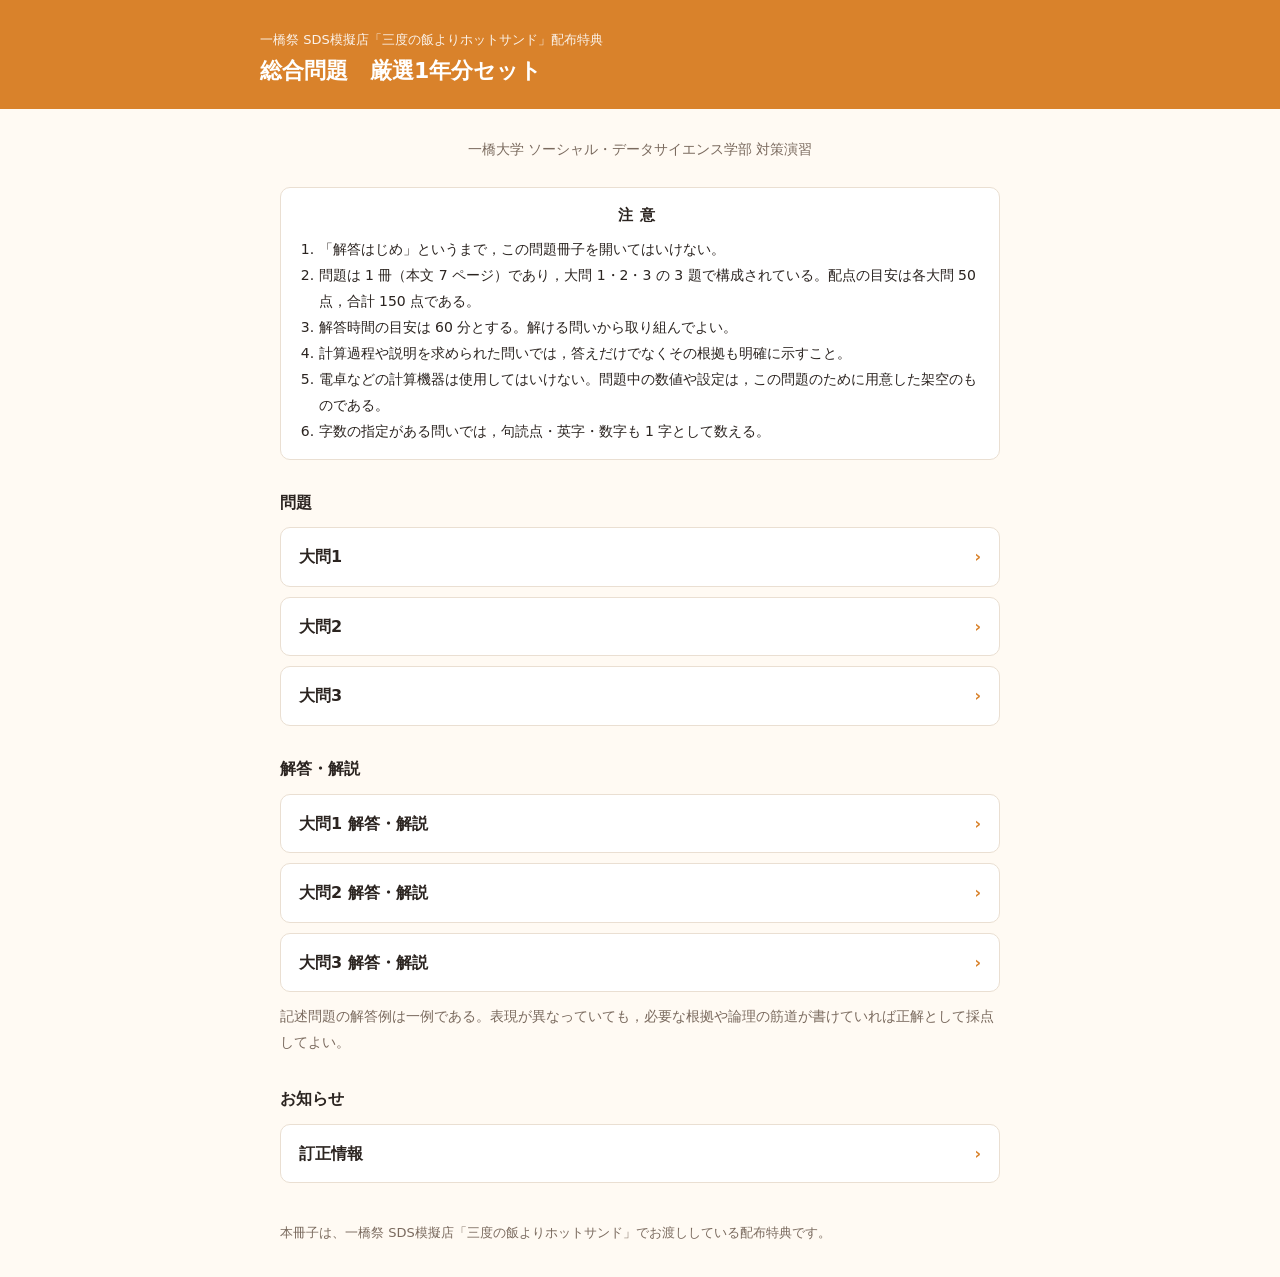
==== index.html @ 4302d84e "総合問題サイトの初期ファイルを追加" ====
<!DOCTYPE html>
<html lang="ja">
<head>
<meta charset="utf-8">
<meta name="viewport" content="width=device-width, initial-scale=1">
<title>総合問題 厳選1年分セット｜三度の飯よりホットサンド</title>
<link rel="stylesheet" href="./style.css">
</head>
<body>
<header>
  <div class="inner">
    <p>一橋祭 SDS模擬店「三度の飯よりホットサンド」配布特典</p>
    <h1>総合問題　厳選1年分セット</h1>
  </div>
</header>
<main>
  <div class="cover">
    <p class="sub">一橋大学 ソーシャル・データサイエンス学部 対策演習</p>
  </div>

  <div class="notes">
    <h2>注意</h2>
    <ol>
      <li>「解答はじめ」というまで，この問題冊子を開いてはいけない。</li>
      <li>問題は 1 冊（本文 7 ページ）であり，大問 1・2・3 の 3 題で構成されている。配点の目安は各大問 50 点，合計 150 点である。</li>
      <li>解答時間の目安は 60 分とする。解ける問いから取り組んでよい。</li>
      <li>計算過程や説明を求められた問いでは，答えだけでなくその根拠も明確に示すこと。</li>
      <li>電卓などの計算機器は使用してはいけない。問題中の数値や設定は，この問題のために用意した架空のものである。</li>
      <li>字数の指定がある問いでは，句読点・英字・数字も 1 字として数える。</li>
    </ol>
  </div>

  <h2 class="section-title">問題</h2>
  <ul class="list">
    <li><a href="q1">大問1</a></li>
    <li><a href="q2">大問2</a></li>
    <li><a href="q3">大問3</a></li>
  </ul>

  <h2 class="section-title">解答・解説</h2>
  <ul class="list">
    <li><a href="a1">大問1 解答・解説</a></li>
    <li><a href="a2">大問2 解答・解説</a></li>
    <li><a href="a3">大問3 解答・解説</a></li>
  </ul>
  <p class="score" style="margin-top:12px">記述問題の解答例は一例である。表現が異なっていても，必要な根拠や論理の筋道が書けていれば正解として採点してよい。</p>

  <h2 class="section-title">お知らせ</h2>
  <ul class="list">
    <li><a href="errata">訂正情報</a></li>
  </ul>
</main>
<footer>
  本冊子は、一橋祭 SDS模擬店「三度の飯よりホットサンド」でお渡ししている配布特典です。
</footer>
</body>
</html>
---- style.css ----
:root {
  --bg: #fffaf3;
  --card: #ffffff;
  --text: #2b2420;
  --muted: #7a6a5e;
  --accent: #d9822b;
  --accent-soft: #fbeedd;
  --line: #eadfd2;
}
* { box-sizing: border-box; }
body {
  margin: 0;
  background: var(--bg);
  color: var(--text);
  font-family: system-ui, -apple-system, "Hiragino Sans", "Noto Sans JP", sans-serif;
  line-height: 1.85;
  font-size: 16px;
}
header {
  background: var(--accent);
  color: #fff;
  padding: 28px 20px 22px;
}
header .inner, main, footer { max-width: 760px; margin: 0 auto; }
header p { margin: 0; font-size: 13px; opacity: .9; }
header h1 { margin: 4px 0 0; font-size: 22px; line-height: 1.4; }
main { padding: 20px; }

/* 本文 */
#content p { margin: 0 0 1em; text-indent: 0; }
#content h2 {
  font-size: 17px;
  border-bottom: 2px solid var(--accent);
  padding-bottom: 4px;
  margin: 32px 0 16px;
}
#content h3 {
  display: inline-block;
  font-size: 15px;
  margin: 28px 0 10px;
  padding: 2px 12px;
  background: var(--accent);
  color: #fff;
  border-radius: 999px;
}
#content h4 { font-size: 15px; margin: 20px 0 8px; }
#content ul { padding-left: 1.4em; margin: 0 0 1em; }
#content li { margin: 2px 0; }
#content hr { border: none; border-top: 1px dashed var(--line); margin: 28px 0; }
#content blockquote {
  margin: 0 0 1em; padding: 8px 14px;
  border-left: 4px solid var(--line); color: var(--text);
}
#content mjx-container[display="true"] { overflow-x: auto; overflow-y: hidden; }
#content code { background: #f3ebe1; padding: 1px 5px; border-radius: 4px; }
.score { color: var(--muted); font-size: 14px; }

/* 枠 */
.box, .ans {
  background: var(--card);
  border: 1px solid #b9a796;
  border-radius: 8px;
  padding: 12px 16px;
  margin: 0 0 1.2em;
  overflow-x: auto;
}
.box p, .ans p { margin: 0 0 .4em !important; }
.box p:last-child, .ans p:last-child { margin-bottom: 0 !important; }
.ans { border-color: var(--accent); background: #fffdf9; }
.box-title, .ans-title { font-weight: 700; }

/* 表 */
.table-wrap { overflow-x: auto; }
table.data {
  border-collapse: collapse;
  margin: 8px auto 1.2em;
  font-size: 14px;
  background: var(--card);
}
.ans table.data { margin: 4px 0 8px; }
table.data caption { font-weight: 700; font-size: 14px; padding-bottom: 6px; }
table.data th, table.data td {
  border: 1px solid #8a7a6c;
  padding: 4px 10px;
  text-align: center;
  white-space: nowrap;
}
table.data thead th, table.data tr:first-child th { background: #efe6db; }
table.data td.num { text-align: right; }
table.data.boxes td { min-width: 2.4em; }

/* 図 */
figure.fig { margin: 8px 0 1.2em; text-align: center; }
figure.fig svg { width: 100%; max-width: 520px; height: auto; color: var(--text); }
figure.fig figcaption { font-size: 13px; color: var(--muted); }

/* ナビ */
.nav { margin: 0 0 16px; font-size: 14px; display: flex; justify-content: space-between; gap: 12px; flex-wrap: wrap; }
.nav a { color: var(--accent); }
.pager { display: flex; gap: 12px; flex-wrap: wrap; margin: 36px 0 8px; }
.pager a {
  flex: 1 1 200px; text-align: center; padding: 14px 16px;
  background: var(--card); border: 1px solid var(--accent); border-radius: 10px;
  color: var(--accent); font-weight: 700; text-decoration: none;
}
.pager a.primary { background: var(--accent); color: #fff; }

/* トップ */
.cover { text-align: center; margin: 8px 0 24px; }
.cover .sub { color: var(--muted); font-size: 14px; margin: 0; }
.notes { background: var(--card); border: 1px solid var(--line); border-radius: 10px; padding: 14px 18px; font-size: 14px; }
.notes h2 { font-size: 15px; text-align: center; margin: 0 0 8px; letter-spacing: .5em; }
.notes ol { margin: 0; padding-left: 1.4em; }
.section-title { font-size: 16px; margin: 28px 0 10px; }
.list { list-style: none; padding: 0; margin: 0; }
.list li { margin: 0 0 10px; }
.list a {
  display: block; padding: 14px 18px; background: var(--card);
  border: 1px solid var(--line); border-radius: 10px;
  color: var(--text); text-decoration: none; font-weight: 600;
}
.list a span { font-weight: 400; color: var(--muted); font-size: 14px; margin-left: .6em; }
.list a::after { content: "›"; float: right; color: var(--accent); }

/* 訂正ページ（数学の訂正サイトと同じ見た目） */
body.errata-page #content h3 {
  display: block; color: var(--text); background: var(--card);
  font-size: 16px; margin: 24px 0 0; padding: 10px 14px;
  border: 1px solid var(--line); border-bottom: none; border-radius: 10px 10px 0 0;
}
body.errata-page #content h3 + ul {
  margin: 0; padding: 6px 14px 12px 32px; background: var(--card);
  border: 1px solid var(--line); border-top: none; border-radius: 0 0 10px 10px;
}
body.errata-page #content h2 {
  border-bottom: none; border-left: 5px solid var(--accent);
  padding: 0 0 0 10px; margin: 8px 0 16px; font-size: 18px;
}

.status { color: var(--muted); }
footer { padding: 8px 20px 32px; color: var(--muted); font-size: 13px; }

@media (max-width: 480px) {
  main { padding: 16px 14px; }
  table.data { font-size: 13px; }
  table.data th, table.data td { padding: 4px 6px; }
  table.data.boxes td { min-width: 1.9em; }
  #content mjx-container[display="true"] { font-size: 92%; }
}
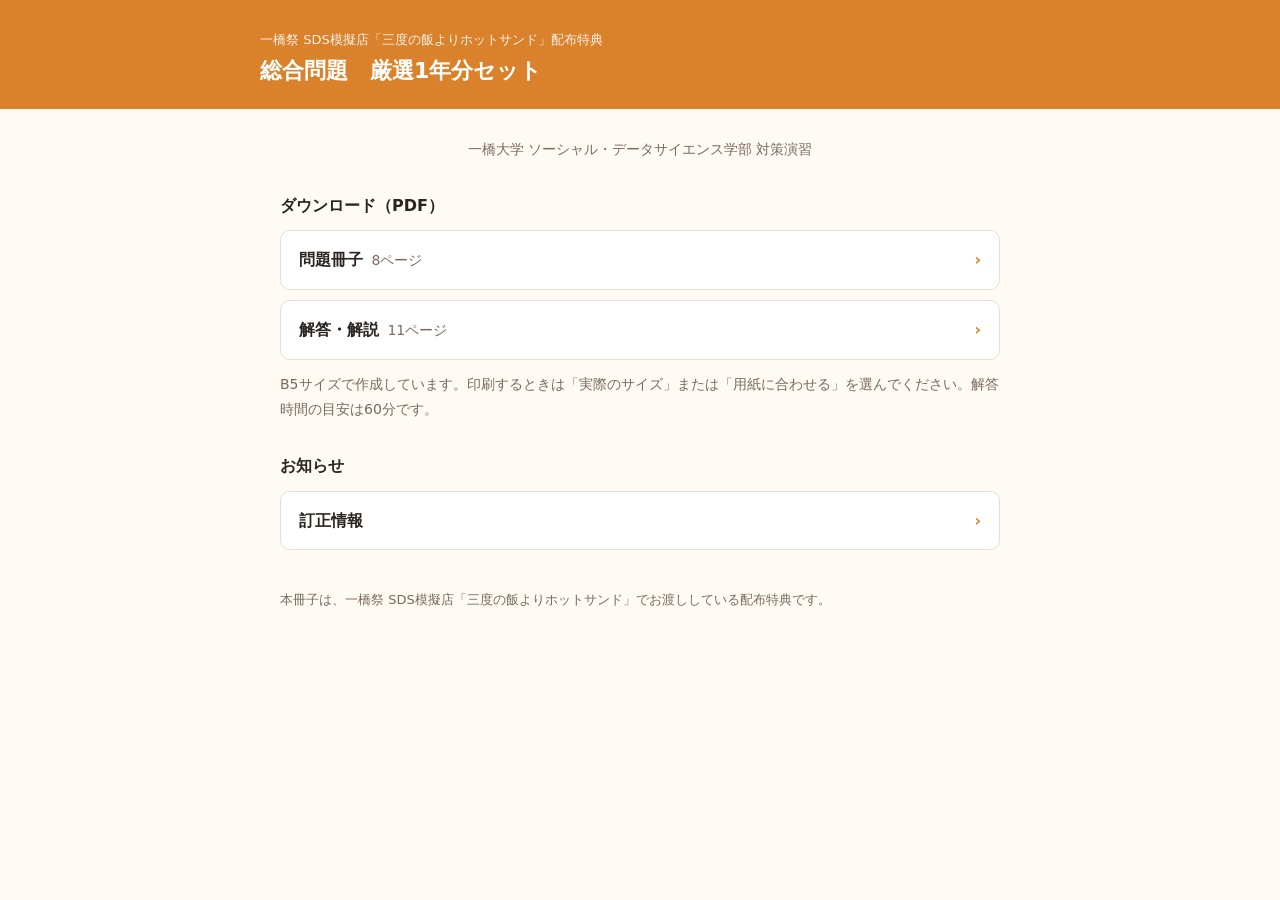
==== commit f5efc0e3: "PDF配布形式に変更" ====
--- a/index.html
+++ b/index.html
@@ -18,32 +18,12 @@
     <p class="sub">一橋大学 ソーシャル・データサイエンス学部 対策演習</p>
   </div>
 
-  <div class="notes">
-    <h2>注意</h2>
-    <ol>
-      <li>「解答はじめ」というまで，この問題冊子を開いてはいけない。</li>
-      <li>問題は 1 冊（本文 7 ページ）であり，大問 1・2・3 の 3 題で構成されている。配点の目安は各大問 50 点，合計 150 点である。</li>
-      <li>解答時間の目安は 60 分とする。解ける問いから取り組んでよい。</li>
-      <li>計算過程や説明を求められた問いでは，答えだけでなくその根拠も明確に示すこと。</li>
-      <li>電卓などの計算機器は使用してはいけない。問題中の数値や設定は，この問題のために用意した架空のものである。</li>
-      <li>字数の指定がある問いでは，句読点・英字・数字も 1 字として数える。</li>
-    </ol>
-  </div>
-
-  <h2 class="section-title">問題</h2>
+  <h2 class="section-title">ダウンロード（PDF）</h2>
   <ul class="list">
-    <li><a href="q1">大問1</a></li>
-    <li><a href="q2">大問2</a></li>
-    <li><a href="q3">大問3</a></li>
+    <li><a href="mondai.pdf">問題冊子<span>8ページ</span></a></li>
+    <li><a href="kaitou.pdf">解答・解説<span>11ページ</span></a></li>
   </ul>
-
-  <h2 class="section-title">解答・解説</h2>
-  <ul class="list">
-    <li><a href="a1">大問1 解答・解説</a></li>
-    <li><a href="a2">大問2 解答・解説</a></li>
-    <li><a href="a3">大問3 解答・解説</a></li>
-  </ul>
-  <p class="score" style="margin-top:12px">記述問題の解答例は一例である。表現が異なっていても，必要な根拠や論理の筋道が書けていれば正解として採点してよい。</p>
+  <p class="score" style="margin-top:12px">B5サイズで作成しています。印刷するときは「実際のサイズ」または「用紙に合わせる」を選んでください。解答時間の目安は60分です。</p>
 
   <h2 class="section-title">お知らせ</h2>
   <ul class="list">
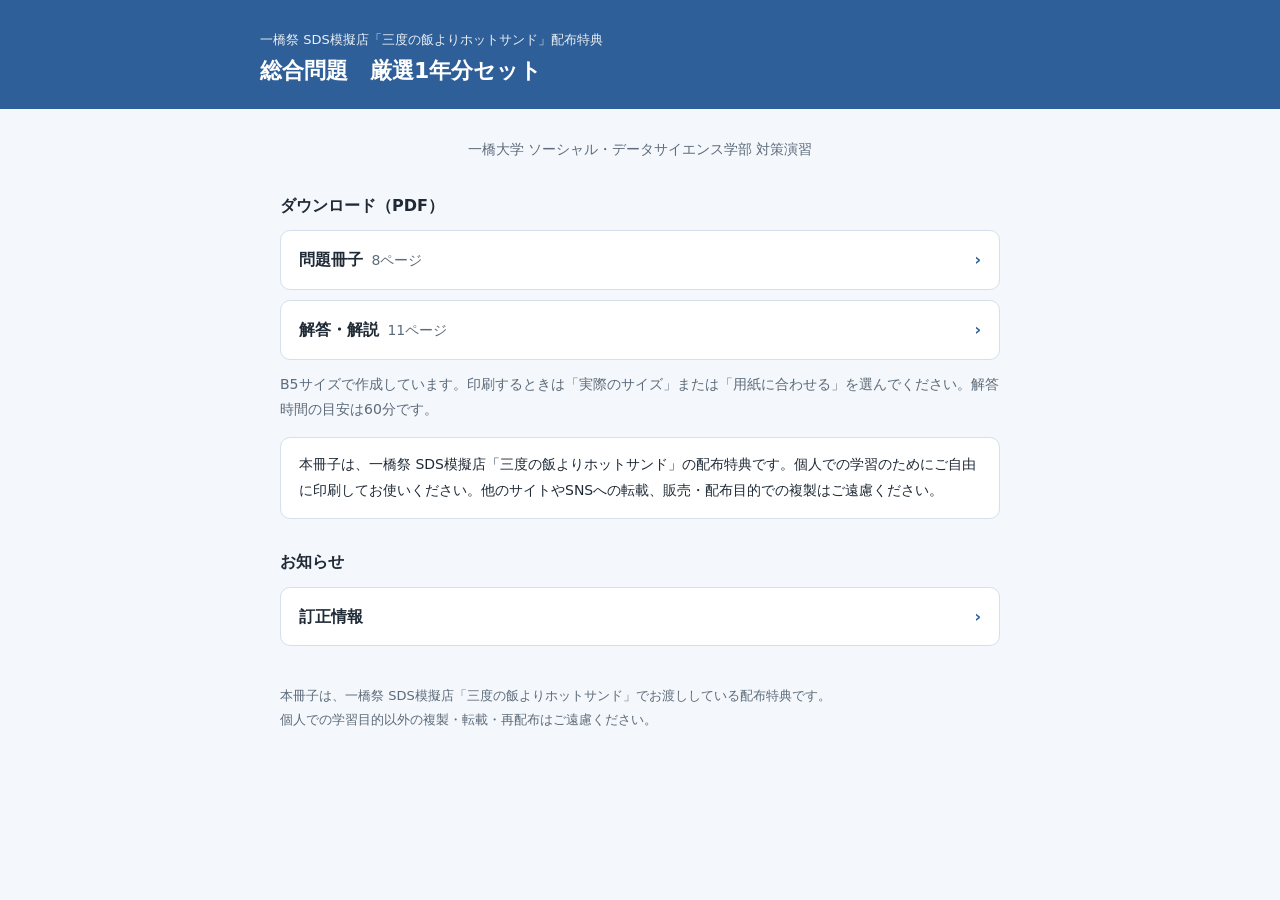
==== commit 1ed739ce: "複製・転載に関する注意書きを追加" ====
--- a/index.html
+++ b/index.html
@@ -24,6 +24,7 @@
     <li><a href="kaitou.pdf">解答・解説<span>11ページ</span></a></li>
   </ul>
   <p class="score" style="margin-top:12px">B5サイズで作成しています。印刷するときは「実際のサイズ」または「用紙に合わせる」を選んでください。解答時間の目安は60分です。</p>
+  <div class="notes" style="margin-top:12px">本冊子は、一橋祭 SDS模擬店「三度の飯よりホットサンド」の配布特典です。個人での学習のためにご自由に印刷してお使いください。他のサイトやSNSへの転載、販売・配布目的での複製はご遠慮ください。</div>
 
   <h2 class="section-title">お知らせ</h2>
   <ul class="list">
@@ -31,7 +32,8 @@
   </ul>
 </main>
 <footer>
-  本冊子は、一橋祭 SDS模擬店「三度の飯よりホットサンド」でお渡ししている配布特典です。
+  本冊子は、一橋祭 SDS模擬店「三度の飯よりホットサンド」でお渡ししている配布特典です。<br>
+  個人での学習目的以外の複製・転載・再配布はご遠慮ください。
 </footer>
 </body>
 </html>
--- a/style.css
+++ b/style.css
@@ -1,11 +1,11 @@
 :root {
-  --bg: #fffaf3;
+  --bg: #f4f7fb;
   --card: #ffffff;
-  --text: #2b2420;
-  --muted: #7a6a5e;
-  --accent: #d9822b;
-  --accent-soft: #fbeedd;
-  --line: #eadfd2;
+  --text: #1f2a36;
+  --muted: #5d6b7a;
+  --accent: #2f5f98;
+  --accent-soft: #e3ecf7;
+  --line: #d5e0ec;
 }
 * { box-sizing: border-box; }
 body {
@@ -52,13 +52,13 @@
   border-left: 4px solid var(--line); color: var(--text);
 }
 #content mjx-container[display="true"] { overflow-x: auto; overflow-y: hidden; }
-#content code { background: #f3ebe1; padding: 1px 5px; border-radius: 4px; }
+#content code { background: #e6edf5; padding: 1px 5px; border-radius: 4px; }
 .score { color: var(--muted); font-size: 14px; }
 
 /* 枠 */
 .box, .ans {
   background: var(--card);
-  border: 1px solid #b9a796;
+  border: 1px solid #9fb3c9;
   border-radius: 8px;
   padding: 12px 16px;
   margin: 0 0 1.2em;
@@ -66,7 +66,7 @@
 }
 .box p, .ans p { margin: 0 0 .4em !important; }
 .box p:last-child, .ans p:last-child { margin-bottom: 0 !important; }
-.ans { border-color: var(--accent); background: #fffdf9; }
+.ans { border-color: var(--accent); background: #fbfdff; }
 .box-title, .ans-title { font-weight: 700; }
 
 /* 表 */
@@ -80,12 +80,12 @@
 .ans table.data { margin: 4px 0 8px; }
 table.data caption { font-weight: 700; font-size: 14px; padding-bottom: 6px; }
 table.data th, table.data td {
-  border: 1px solid #8a7a6c;
+  border: 1px solid #7d8fa3;
   padding: 4px 10px;
   text-align: center;
   white-space: nowrap;
 }
-table.data thead th, table.data tr:first-child th { background: #efe6db; }
+table.data thead th, table.data tr:first-child th { background: #e3ecf7; }
 table.data td.num { text-align: right; }
 table.data.boxes td { min-width: 2.4em; }
 
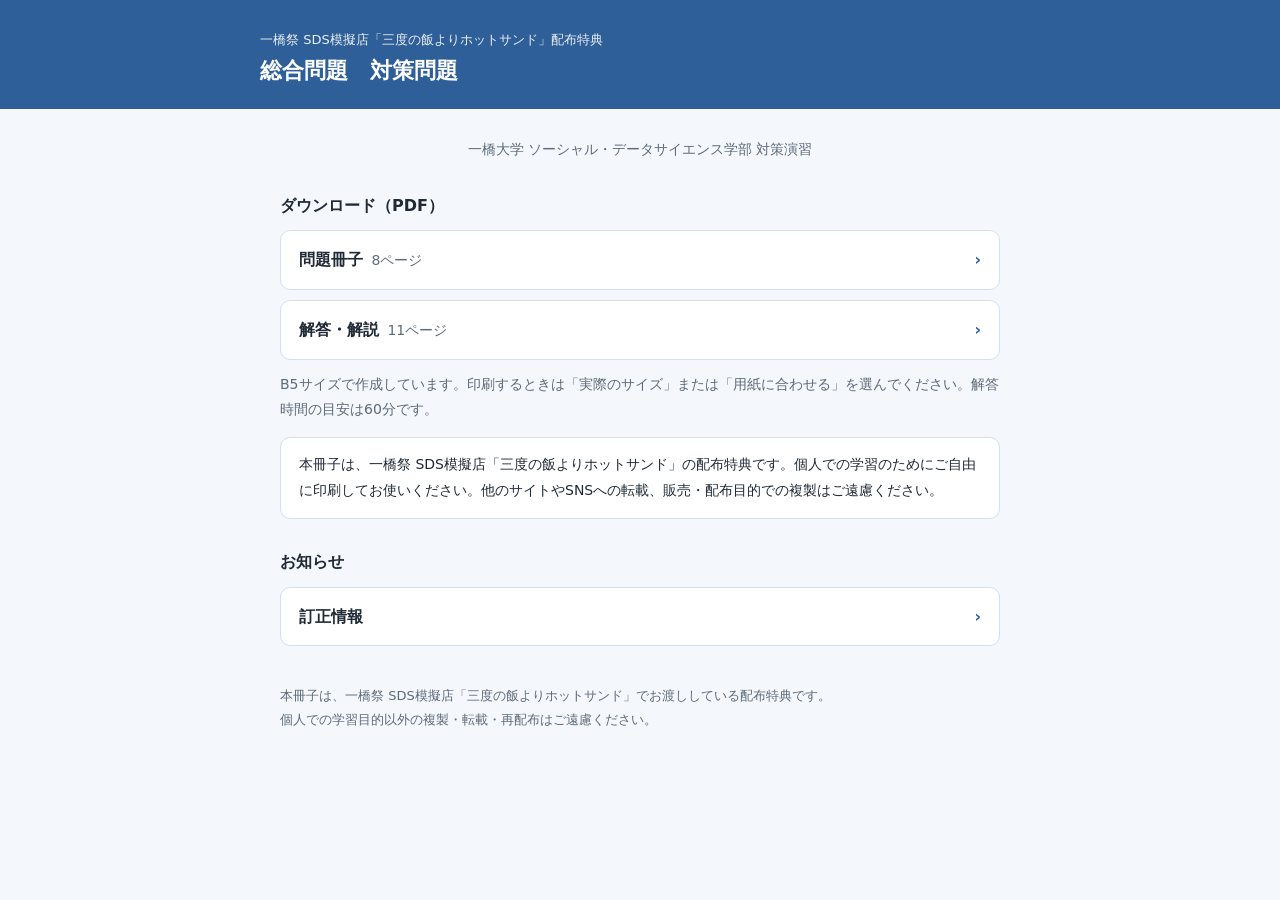
==== commit bb4ac87c: "「厳選1年分セット」を「対策問題」に変更" ====
--- a/index.html
+++ b/index.html
@@ -3,14 +3,14 @@
 <head>
 <meta charset="utf-8">
 <meta name="viewport" content="width=device-width, initial-scale=1">
-<title>総合問題 厳選1年分セット｜三度の飯よりホットサンド</title>
+<title>総合問題 対策問題｜三度の飯よりホットサンド</title>
 <link rel="stylesheet" href="./style.css">
 </head>
 <body>
 <header>
   <div class="inner">
     <p>一橋祭 SDS模擬店「三度の飯よりホットサンド」配布特典</p>
-    <h1>総合問題　厳選1年分セット</h1>
+    <h1>総合問題　対策問題</h1>
   </div>
 </header>
 <main>
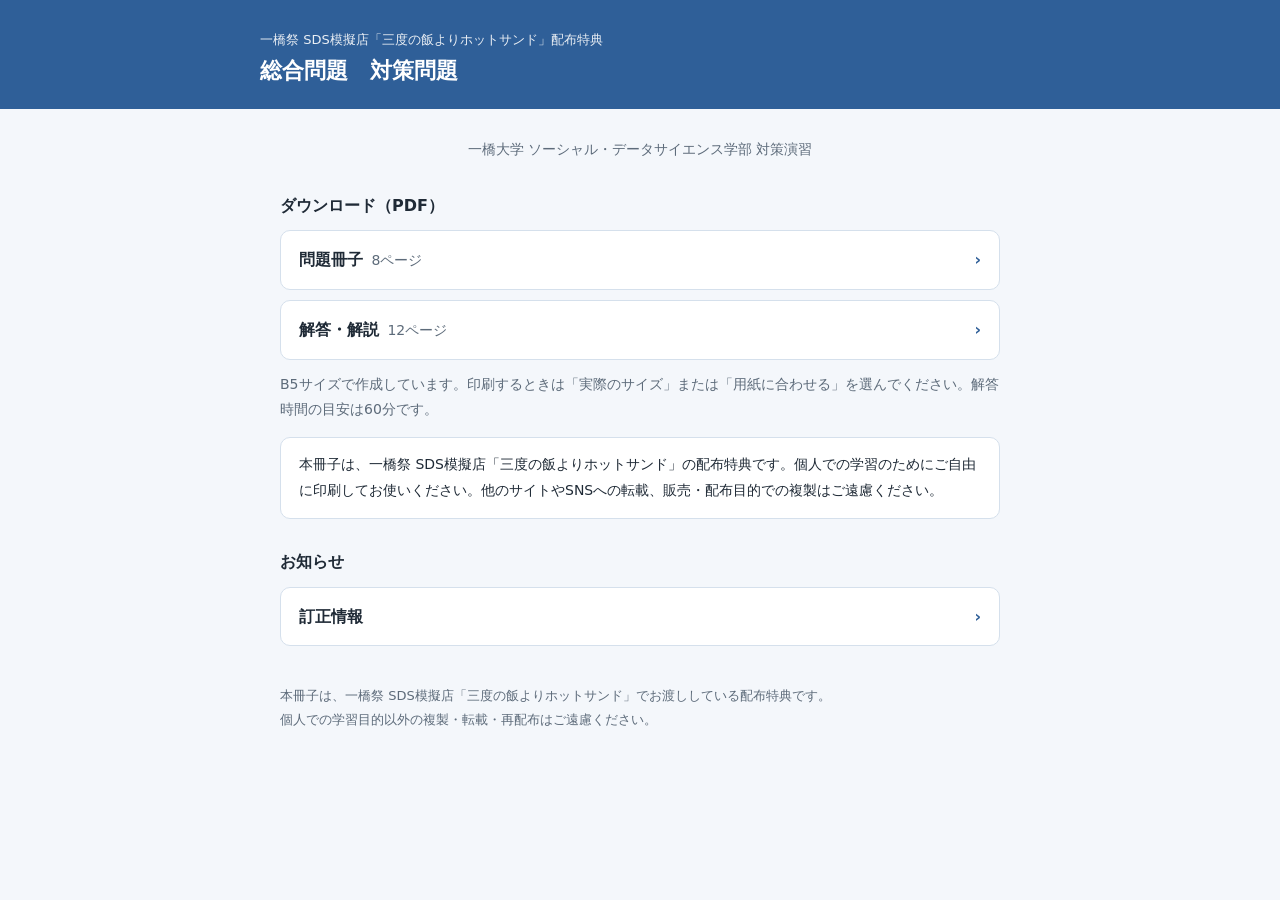
==== commit d9f60d73: "大問1問2に「不可能とする立場３」を追加" ====
--- a/index.html
+++ b/index.html
@@ -21,7 +21,7 @@
   <h2 class="section-title">ダウンロード（PDF）</h2>
   <ul class="list">
     <li><a href="mondai.pdf">問題冊子<span>8ページ</span></a></li>
-    <li><a href="kaitou.pdf">解答・解説<span>11ページ</span></a></li>
+    <li><a href="kaitou.pdf">解答・解説<span>12ページ</span></a></li>
   </ul>
   <p class="score" style="margin-top:12px">B5サイズで作成しています。印刷するときは「実際のサイズ」または「用紙に合わせる」を選んでください。解答時間の目安は60分です。</p>
   <div class="notes" style="margin-top:12px">本冊子は、一橋祭 SDS模擬店「三度の飯よりホットサンド」の配布特典です。個人での学習のためにご自由に印刷してお使いください。他のサイトやSNSへの転載、販売・配布目的での複製はご遠慮ください。</div>
